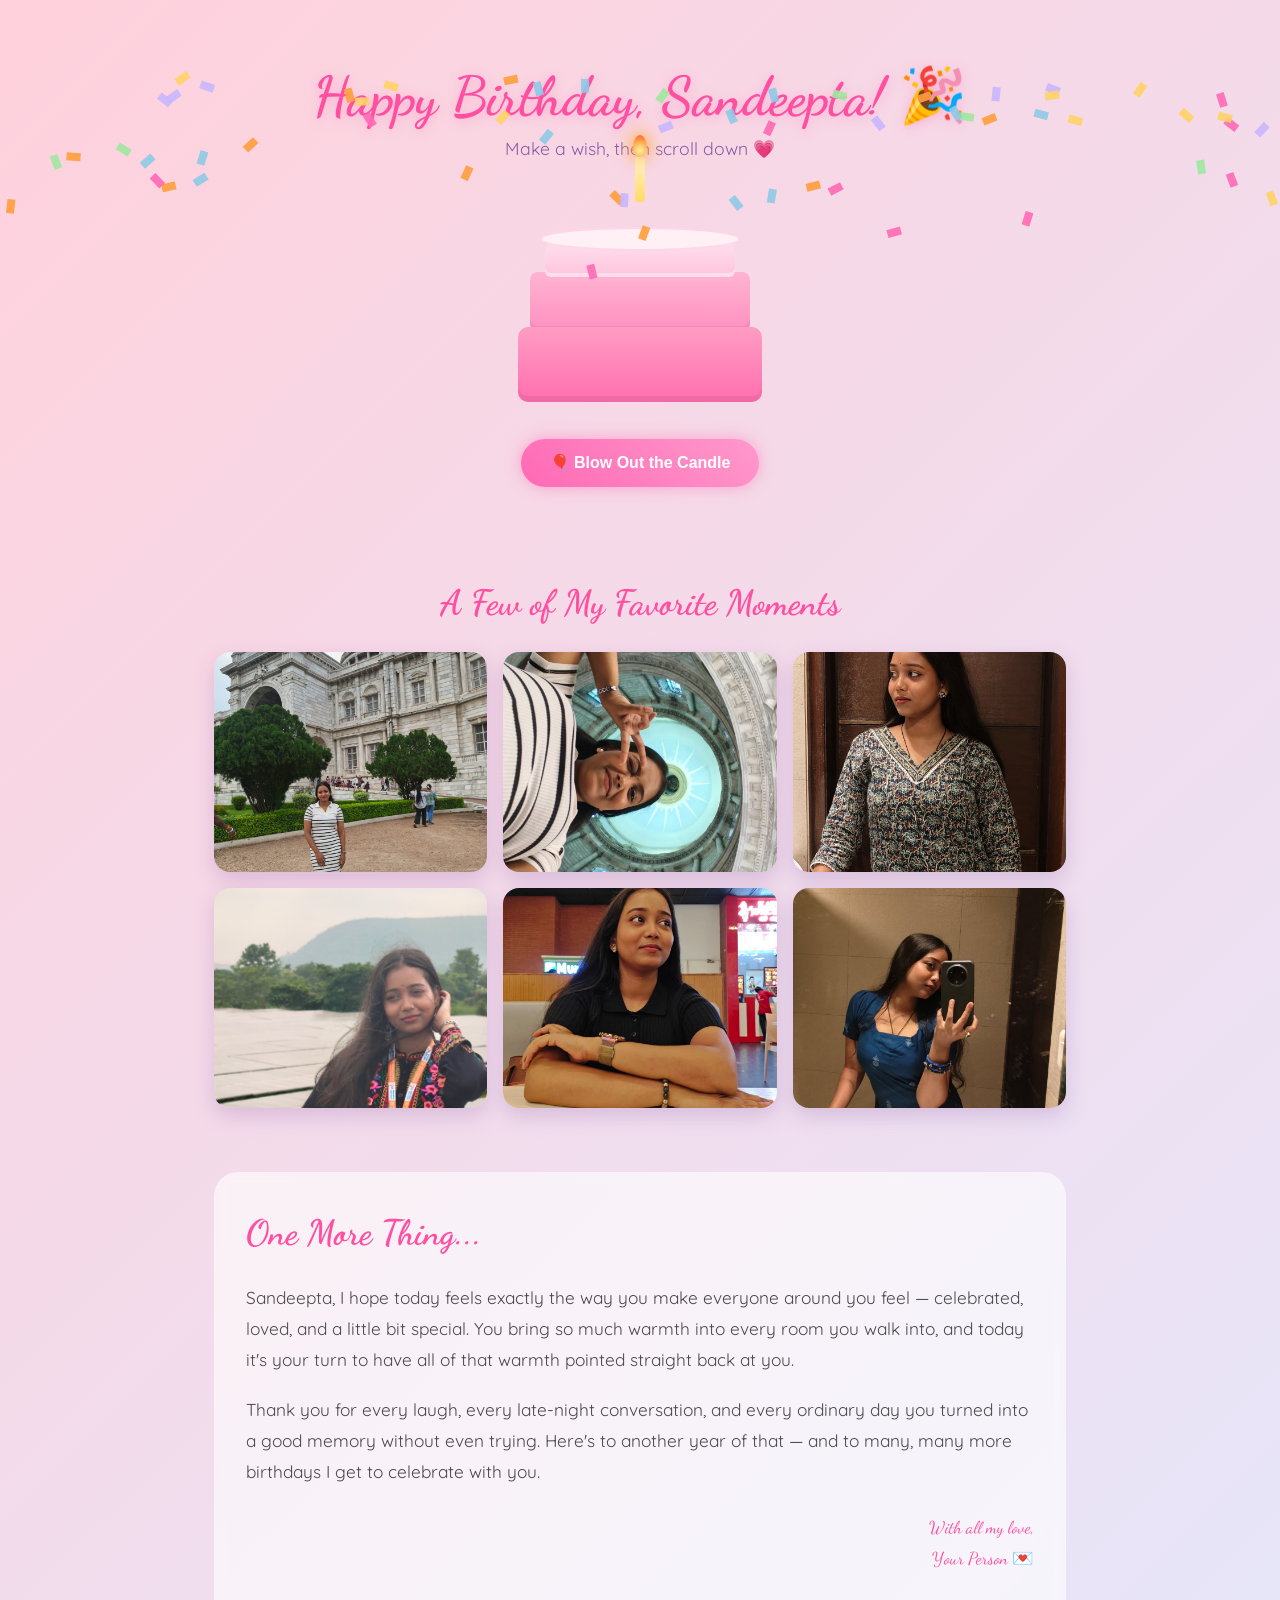
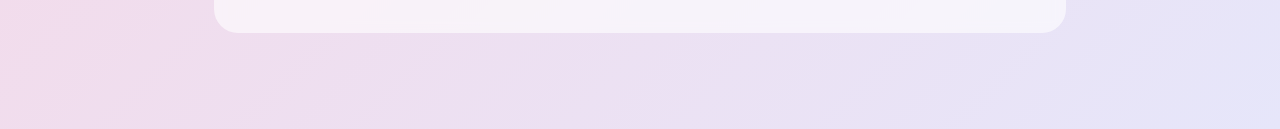
==== birthday.html @ 6fcefe36 "Happy birthday site for Sandeepta Landing page, reasons page, and final celebration page with cake, " ====
<!DOCTYPE html>
<html lang="en">
<head>
<meta charset="UTF-8">
<meta name="viewport" content="width=device-width, initial-scale=1.0">
<title>Happy Birthday Sandeepta 🎉</title>
<script src="https://cdnjs.cloudflare.com/ajax/libs/gsap/3.12.2/gsap.min.js"></script>
<link rel="stylesheet" href="birthday.css">
</head>
<body>
    <div class="balloons"></div>
    <div class="confetti-layer"></div>

    <div class="container">
        <h1>Happy Birthday, Sandeepta! 🎉</h1>
        <p class="sub">Make a wish, then scroll down 💗</p>

        <div class="cake-wrap">
            <div class="cake">
                <div class="candle">
                    <div class="flame"></div>
                </div>
                <div class="cake-top"></div>
                <div class="cake-icing"></div>
                <div class="cake-layer layer2"></div>
                <div class="cake-layer layer1"></div>
            </div>
            <button class="blow-button">🎈 Blow Out the Candle</button>
        </div>

        <div class="wish-text">Wish made. Here's hoping every single one comes true this year. 🤍</div>

        <section class="gallery">
            <h2>A Few of My Favorite Moments</h2>
            <div class="gallery-grid">
                <img src="images/photo1.jpg" alt="Memory together" loading="lazy">
                <img src="images/photo2.jpg" alt="Memory together" loading="lazy">
                <img src="images/photo3.jpg" alt="Memory together" loading="lazy">
                <img src="images/photo4.jpg" alt="Memory together" loading="lazy">
                <img src="images/photo5.jpg" alt="Memory together" loading="lazy">
                <img src="images/photo6.jpg" alt="Memory together" loading="lazy">
            </div>
        </section>

        <section class="letter">
            <h2>One More Thing...</h2>
            <p>
                Sandeepta, I hope today feels exactly the way you make everyone around you feel — celebrated,
                loved, and a little bit special. You bring so much warmth into every room you walk into, and
                today it's your turn to have all of that warmth pointed straight back at you.
            </p>
            <p>
                Thank you for every laugh, every late-night conversation, and every ordinary day you turned
                into a good memory without even trying. Here's to another year of that — and to many, many
                more birthdays I get to celebrate with you.
            </p>
            <p class="signature">With all my love,<br>Your Person 💌</p>
        </section>
    </div>

    <script src="birthday.js"></script>
</body>
</html>
---- birthday.css ----
@import url('https://fonts.googleapis.com/css2?family=Dancing+Script:wght@700&family=Quicksand:wght@400;500;600;700&display=swap');

* {
    margin: 0;
    padding: 0;
    box-sizing: border-box;
}

body {
    min-height: 100vh;
    background: linear-gradient(135deg, #ffd1dc 0%, #e6e6fa 25%, #ffefd5 50%, #e6e6fa 75%, #ffd1dc 100%);
    background-size: 400% 400%;
    animation: gradientFlow 18s ease infinite;
    font-family: 'Quicksand', sans-serif;
    color: #4a4a4a;
    overflow-x: hidden;
    position: relative;
}

@keyframes gradientFlow {
    0% { background-position: 0% 50%; }
    50% { background-position: 100% 50%; }
    100% { background-position: 0% 50%; }
}

.container {
    position: relative;
    z-index: 2;
    max-width: 900px;
    margin: 0 auto;
    padding: 4rem 1.5rem 6rem;
    text-align: center;
}

h1 {
    font-family: 'Dancing Script', cursive;
    font-size: 3.4rem;
    color: #ff4fa0;
    text-shadow: 0 2px 12px rgba(255, 105, 180, 0.35);
}

.sub {
    margin-top: 0.5rem;
    color: #8a5da8;
    font-size: 1.1rem;
    margin-bottom: 3rem;
}

/* ---------- Cake ---------- */
.cake-wrap {
    display: flex;
    flex-direction: column;
    align-items: center;
    gap: 2rem;
    margin-bottom: 1rem;
}

.cake {
    position: relative;
    width: 220px;
    height: 200px;
}

.candle {
    position: absolute;
    top: -50px;
    left: 50%;
    transform: translateX(-50%);
    width: 10px;
    height: 45px;
    background: linear-gradient(#fff5cc, #ffd966);
    border-radius: 3px;
    z-index: 5;
}

.flame {
    position: absolute;
    top: -22px;
    left: 50%;
    transform: translateX(-50%);
    width: 14px;
    height: 22px;
    background: radial-gradient(circle at 50% 70%, #fff3a0, #ff9d3c 60%, #ff5f3c);
    border-radius: 50% 50% 50% 50% / 60% 60% 40% 40%;
    box-shadow: 0 0 15px 4px rgba(255, 170, 60, 0.7);
    animation: flicker 0.4s ease-in-out infinite alternate;
    transform-origin: bottom center;
}

@keyframes flicker {
    0% { transform: translateX(-50%) scale(1) rotate(-2deg); }
    100% { transform: translateX(-50%) scale(1.08) rotate(3deg); }
}

.flame.out {
    animation: none;
    opacity: 0;
    transition: opacity 0.4s ease;
}

.smoke {
    position: absolute;
    top: -30px;
    left: 50%;
    width: 6px;
    height: 6px;
    background: rgba(180, 180, 180, 0.5);
    border-radius: 50%;
    pointer-events: none;
}

.cake-top {
    position: absolute;
    top: 20px;
    left: 10px;
    right: 10px;
    height: 24px;
    background: #fff0f5;
    border-radius: 50%;
    border: 2px solid #ffd6e8;
    z-index: 4;
}

.cake-icing {
    position: absolute;
    top: 30px;
    left: 15px;
    right: 15px;
    height: 40px;
    background: linear-gradient(#ffe3ef, #ffc4dd);
    border-radius: 16px 16px 6px 6px;
    z-index: 3;
    box-shadow: inset 0 -4px 0 rgba(255, 255, 255, 0.4);
}

.cake-layer {
    position: absolute;
    left: 0;
    right: 0;
    border-radius: 8px;
    box-shadow: inset 0 -6px 0 rgba(0, 0, 0, 0.06);
}

.layer2 {
    top: 65px;
    height: 60px;
    background: linear-gradient(#ffb4d1, #ff8fc0);
}

.layer1 {
    top: 120px;
    height: 75px;
    left: -12px;
    right: -12px;
    background: linear-gradient(#ff9dc4, #ff6fae);
    border-radius: 10px;
}

.blow-button {
    padding: 0.9rem 1.8rem;
    font-size: 1rem;
    font-weight: 600;
    background: linear-gradient(45deg, #ff69b4, #ff99cc);
    border: none;
    border-radius: 50px;
    color: white;
    cursor: pointer;
    box-shadow: 0 0 15px rgba(255, 105, 180, 0.5);
    transition: transform 0.3s, box-shadow 0.3s, opacity 0.3s;
}

.blow-button:hover {
    transform: scale(1.06);
    box-shadow: 0 0 25px rgba(255, 105, 180, 0.7);
}

.blow-button:disabled {
    opacity: 0.5;
    cursor: default;
    transform: none;
}

.wish-text {
    font-size: 1.15rem;
    color: #8a5da8;
    font-style: italic;
    opacity: 0;
    transform: translateY(10px);
    transition: opacity 0.6s ease, transform 0.6s ease;
    margin-bottom: 3.5rem;
}

.wish-text.show {
    opacity: 1;
    transform: translateY(0);
}

/* ---------- Gallery ---------- */
.gallery {
    margin-bottom: 4rem;
}

.gallery h2, .letter h2 {
    font-family: 'Dancing Script', cursive;
    font-size: 2.2rem;
    color: #ff4fa0;
    margin-bottom: 1.75rem;
}

.gallery-grid {
    display: grid;
    grid-template-columns: repeat(3, 1fr);
    gap: 1rem;
}

.gallery-grid img {
    width: 100%;
    height: 220px;
    object-fit: cover;
    border-radius: 16px;
    box-shadow: 0 8px 20px rgba(138, 93, 168, 0.25);
    transition: transform 0.35s ease, box-shadow 0.35s ease;
}

.gallery-grid img:hover {
    transform: scale(1.04) rotate(-1deg);
    box-shadow: 0 12px 28px rgba(255, 105, 180, 0.4);
}

/* ---------- Letter ---------- */
.letter {
    background: rgba(255, 255, 255, 0.6);
    backdrop-filter: blur(6px);
    border-radius: 24px;
    padding: 2.5rem 2rem;
    text-align: left;
}

.letter p {
    font-size: 1.08rem;
    line-height: 1.8;
    margin-bottom: 1.2rem;
}

.signature {
    font-family: 'Dancing Script', cursive;
    font-size: 1.6rem;
    color: #ff4fa0;
    text-align: right;
    margin-top: 1.5rem;
}

/* ---------- Balloons ---------- */
.balloons {
    position: fixed;
    inset: 0;
    pointer-events: none;
    z-index: 1;
    overflow: hidden;
}

.balloon {
    position: absolute;
    bottom: -120px;
    width: 46px;
    height: 58px;
    border-radius: 50% 50% 50% 50% / 60% 60% 40% 40%;
    opacity: 0.85;
    animation: rise linear infinite;
}

.balloon::after {
    content: '';
    position: absolute;
    bottom: -22px;
    left: 50%;
    width: 1px;
    height: 22px;
    background: rgba(0, 0, 0, 0.2);
}

@keyframes rise {
    0% { transform: translateY(0) translateX(0) rotate(-4deg); }
    50% { transform: translateY(-55vh) translateX(20px) rotate(4deg); }
    100% { transform: translateY(-115vh) translateX(-10px) rotate(-4deg); }
}

/* ---------- Confetti ---------- */
.confetti-layer {
    position: fixed;
    inset: 0;
    pointer-events: none;
    z-index: 3;
}

.confetti-piece {
    position: absolute;
    top: -20px;
    width: 8px;
    height: 14px;
    opacity: 0.9;
}

@media (max-width: 640px) {
    h1 { font-size: 2.3rem; }
    .gallery-grid { grid-template-columns: repeat(2, 1fr); }
    .gallery-grid img { height: 160px; }
    .letter { padding: 1.75rem 1.25rem; }
}
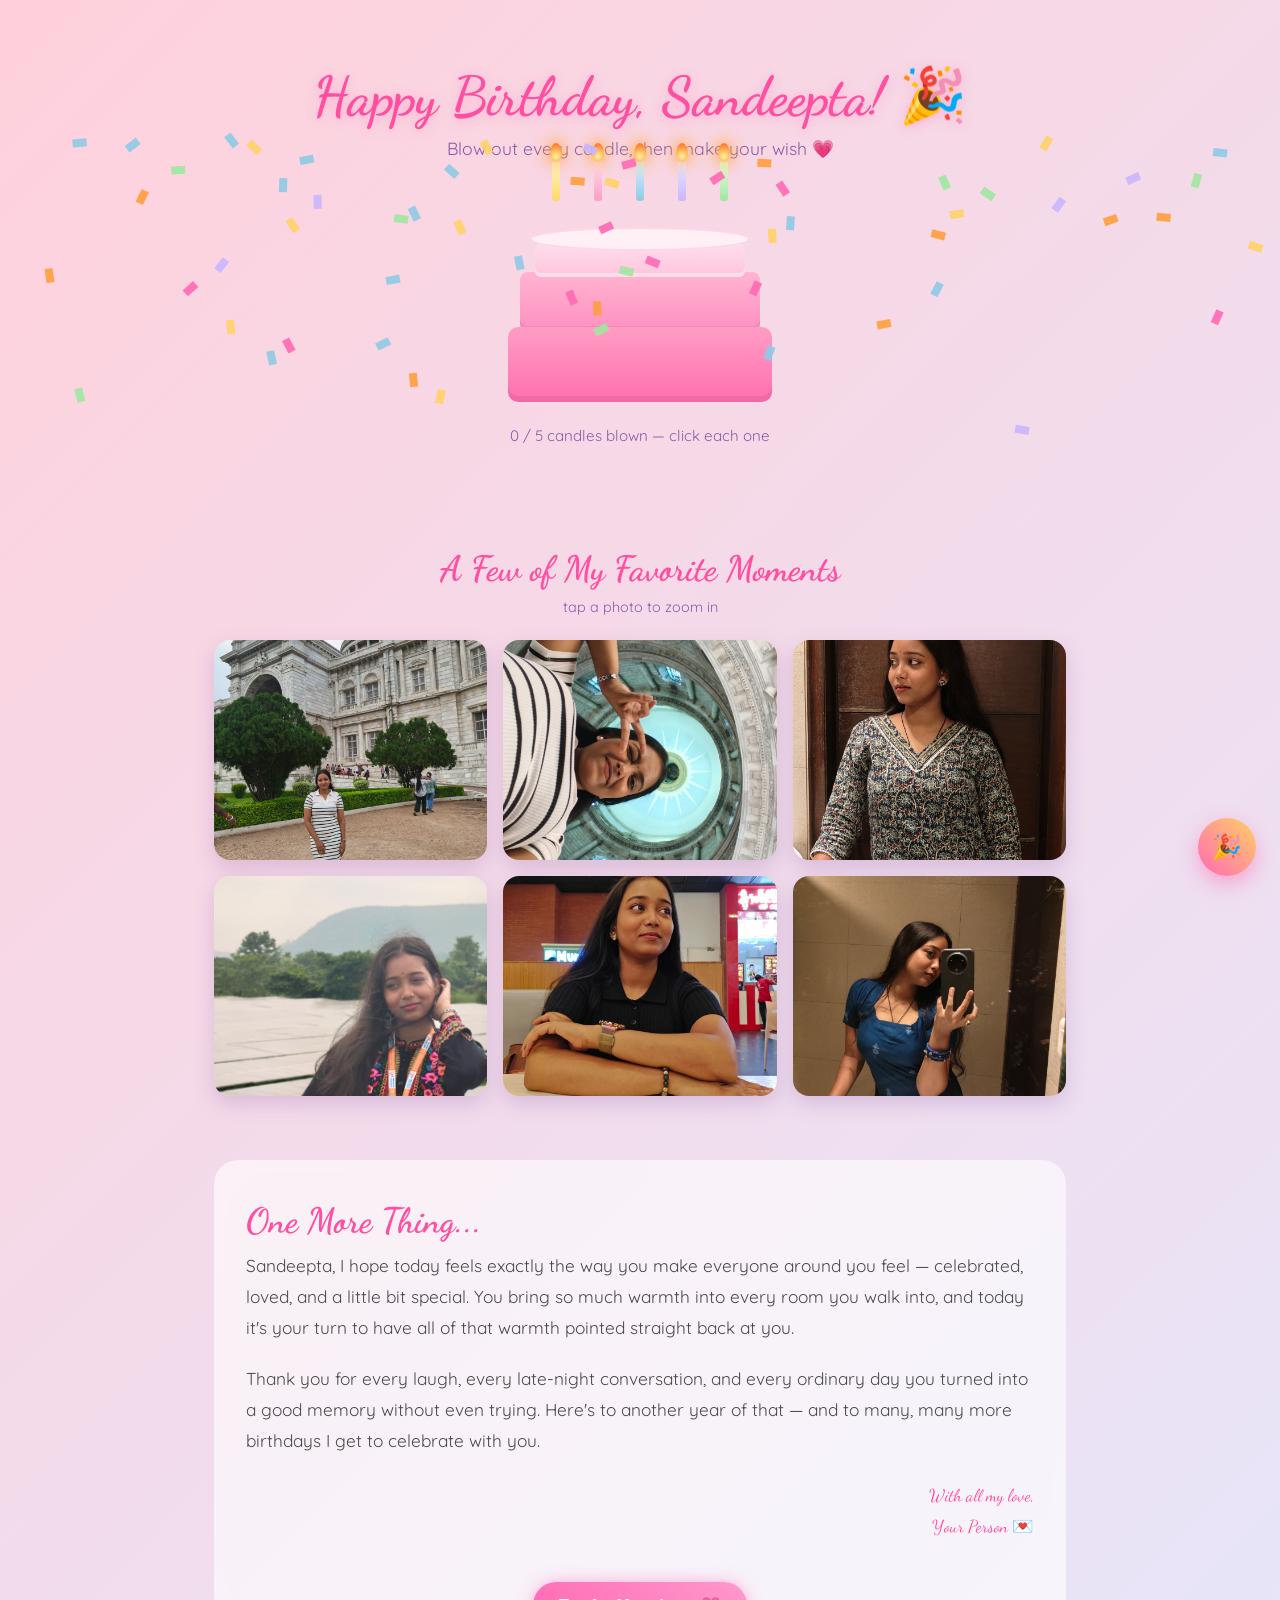
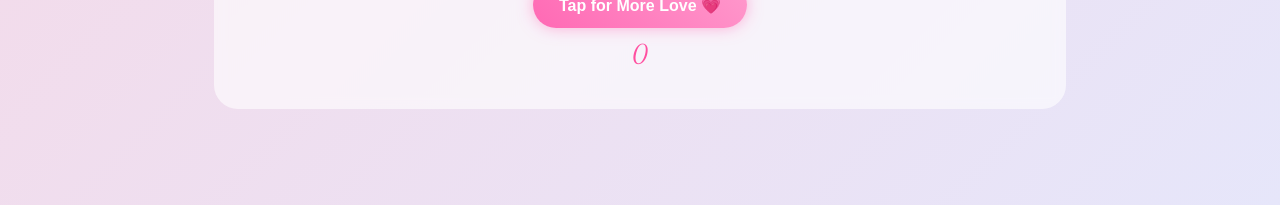
==== commit 3e9fa5aa: "Add playful interactions across all three pages Envelope-open intro, balloon-pop reason reveals, mul" ====
--- a/birthday.html
+++ b/birthday.html
@@ -9,40 +9,41 @@
 </head>
 <body>
     <div class="balloons"></div>
-    <div class="confetti-layer"></div>
+    <div class="confetti-layer" id="confettiLayer"></div>
+
+    <button class="confetti-cannon" id="confettiCannon" title="More confetti!">🎉</button>
 
     <div class="container">
         <h1>Happy Birthday, Sandeepta! 🎉</h1>
-        <p class="sub">Make a wish, then scroll down 💗</p>
+        <p class="sub">Blow out every candle, then make your wish 💗</p>
 
         <div class="cake-wrap">
             <div class="cake">
-                <div class="candle">
-                    <div class="flame"></div>
-                </div>
+                <div class="candles" id="candles"></div>
                 <div class="cake-top"></div>
                 <div class="cake-icing"></div>
                 <div class="cake-layer layer2"></div>
                 <div class="cake-layer layer1"></div>
             </div>
-            <button class="blow-button">🎈 Blow Out the Candle</button>
+            <div class="candle-progress"><span id="candleCount">0</span> / 5 candles blown — click each one</div>
         </div>
 
-        <div class="wish-text">Wish made. Here's hoping every single one comes true this year. 🤍</div>
+        <div class="wish-text" id="wishText">Wish made. Here's hoping every single one comes true this year. 🤍</div>
 
-        <section class="gallery">
+        <section class="gallery reveal">
             <h2>A Few of My Favorite Moments</h2>
-            <div class="gallery-grid">
-                <img src="images/photo1.jpg" alt="Memory together" loading="lazy">
-                <img src="images/photo2.jpg" alt="Memory together" loading="lazy">
-                <img src="images/photo3.jpg" alt="Memory together" loading="lazy">
-                <img src="images/photo4.jpg" alt="Memory together" loading="lazy">
-                <img src="images/photo5.jpg" alt="Memory together" loading="lazy">
-                <img src="images/photo6.jpg" alt="Memory together" loading="lazy">
+            <p class="gallery-hint">tap a photo to zoom in</p>
+            <div class="gallery-grid" id="galleryGrid">
+                <button class="gallery-item"><img src="images/photo1.jpg" alt="Memory together" loading="lazy"></button>
+                <button class="gallery-item"><img src="images/photo2.jpg" alt="Memory together" loading="lazy"></button>
+                <button class="gallery-item"><img src="images/photo3.jpg" alt="Memory together" loading="lazy"></button>
+                <button class="gallery-item"><img src="images/photo4.jpg" alt="Memory together" loading="lazy"></button>
+                <button class="gallery-item"><img src="images/photo5.jpg" alt="Memory together" loading="lazy"></button>
+                <button class="gallery-item"><img src="images/photo6.jpg" alt="Memory together" loading="lazy"></button>
             </div>
         </section>
 
-        <section class="letter">
+        <section class="letter reveal">
             <h2>One More Thing...</h2>
             <p>
                 Sandeepta, I hope today feels exactly the way you make everyone around you feel — celebrated,
@@ -55,7 +56,19 @@
                 more birthdays I get to celebrate with you.
             </p>
             <p class="signature">With all my love,<br>Your Person 💌</p>
+
+            <div class="love-meter">
+                <button class="love-tap" id="loveTap">Tap for More Love 💗</button>
+                <div class="love-count" id="loveCount">0</div>
+            </div>
         </section>
+    </div>
+
+    <div class="lightbox" id="lightbox">
+        <button class="lightbox-close" id="lightboxClose">✕</button>
+        <button class="lightbox-nav prev" id="lightboxPrev">‹</button>
+        <img id="lightboxImg" src="" alt="Memory together">
+        <button class="lightbox-nav next" id="lightboxNext">›</button>
     </div>
 
     <script src="birthday.js"></script>
--- a/birthday.css
+++ b/birthday.css
@@ -51,40 +51,50 @@
     display: flex;
     flex-direction: column;
     align-items: center;
-    gap: 2rem;
+    gap: 1.2rem;
     margin-bottom: 1rem;
 }
 
 .cake {
     position: relative;
-    width: 220px;
+    width: 240px;
     height: 200px;
 }
 
-.candle {
-    position: absolute;
-    top: -50px;
+.candles {
+    position: absolute;
+    top: -46px;
     left: 50%;
     transform: translateX(-50%);
-    width: 10px;
-    height: 45px;
-    background: linear-gradient(#fff5cc, #ffd966);
+    width: 220px;
+    height: 46px;
+}
+
+.candle {
+    position: absolute;
+    top: 0;
+    left: calc(50% + var(--offset, 0px));
+    transform: translateX(-50%);
+    width: 8px;
+    height: 40px;
+    background: linear-gradient(var(--candle-color, #fff5cc), var(--candle-color-2, #ffd966));
     border-radius: 3px;
+    cursor: pointer;
     z-index: 5;
 }
 
-.flame {
-    position: absolute;
-    top: -22px;
+.candle .flame {
+    position: absolute;
+    top: -18px;
     left: 50%;
     transform: translateX(-50%);
-    width: 14px;
-    height: 22px;
+    width: 12px;
+    height: 19px;
     background: radial-gradient(circle at 50% 70%, #fff3a0, #ff9d3c 60%, #ff5f3c);
     border-radius: 50% 50% 50% 50% / 60% 60% 40% 40%;
     box-shadow: 0 0 15px 4px rgba(255, 170, 60, 0.7);
     animation: flicker 0.4s ease-in-out infinite alternate;
-    transform-origin: bottom center;
+    pointer-events: none;
 }
 
 @keyframes flicker {
@@ -92,21 +102,18 @@
     100% { transform: translateX(-50%) scale(1.08) rotate(3deg); }
 }
 
-.flame.out {
+.candle.blown .flame {
     animation: none;
     opacity: 0;
-    transition: opacity 0.4s ease;
-}
-
-.smoke {
-    position: absolute;
-    top: -30px;
-    left: 50%;
-    width: 6px;
-    height: 6px;
-    background: rgba(180, 180, 180, 0.5);
-    border-radius: 50%;
-    pointer-events: none;
+    transition: opacity 0.3s ease;
+}
+
+.candle.blown {
+    filter: grayscale(0.4);
+}
+
+.candle:not(.blown):hover .flame {
+    transform: translateX(-50%) scale(1.2);
 }
 
 .cake-top {
@@ -156,8 +163,184 @@
     border-radius: 10px;
 }
 
-.blow-button {
-    padding: 0.9rem 1.8rem;
+.candle-progress {
+    color: #8a5da8;
+    font-size: 0.95rem;
+}
+
+.wish-text {
+    font-size: 1.15rem;
+    color: #8a5da8;
+    font-style: italic;
+    opacity: 0;
+    transform: translateY(10px);
+    transition: opacity 0.6s ease, transform 0.6s ease;
+    margin-bottom: 3.5rem;
+    margin-top: 1.5rem;
+}
+
+.wish-text.show {
+    opacity: 1;
+    transform: translateY(0);
+}
+
+/* ---------- Scroll reveal ---------- */
+.reveal {
+    opacity: 0;
+    transform: translateY(30px);
+    transition: opacity 0.8s ease, transform 0.8s ease;
+}
+
+.reveal.in-view {
+    opacity: 1;
+    transform: translateY(0);
+}
+
+/* ---------- Gallery ---------- */
+.gallery {
+    margin-bottom: 4rem;
+}
+
+.gallery h2, .letter h2 {
+    font-family: 'Dancing Script', cursive;
+    font-size: 2.2rem;
+    color: #ff4fa0;
+    margin-bottom: 0.5rem;
+}
+
+.gallery-hint {
+    color: #8a5da8;
+    font-size: 0.9rem;
+    margin-bottom: 1.5rem;
+}
+
+.gallery-grid {
+    display: grid;
+    grid-template-columns: repeat(3, 1fr);
+    gap: 1rem;
+    perspective: 1000px;
+}
+
+.gallery-item {
+    border: none;
+    background: none;
+    padding: 0;
+    cursor: pointer;
+    border-radius: 16px;
+    transition: transform 0.15s ease;
+    transform-style: preserve-3d;
+}
+
+.gallery-item img {
+    width: 100%;
+    height: 220px;
+    object-fit: cover;
+    border-radius: 16px;
+    box-shadow: 0 8px 20px rgba(138, 93, 168, 0.25);
+    display: block;
+    transition: box-shadow 0.35s ease;
+    pointer-events: none;
+}
+
+.gallery-item:hover img {
+    box-shadow: 0 16px 32px rgba(255, 105, 180, 0.45);
+}
+
+/* ---------- Lightbox ---------- */
+.lightbox {
+    position: fixed;
+    inset: 0;
+    background: rgba(30, 15, 30, 0.9);
+    z-index: 50;
+    display: none;
+    align-items: center;
+    justify-content: center;
+    padding: 2rem;
+}
+
+.lightbox.open {
+    display: flex;
+}
+
+.lightbox img {
+    max-width: min(90vw, 700px);
+    max-height: 82vh;
+    border-radius: 14px;
+    box-shadow: 0 20px 60px rgba(0, 0, 0, 0.5);
+}
+
+.lightbox-close, .lightbox-nav {
+    position: absolute;
+    background: rgba(255, 255, 255, 0.15);
+    border: none;
+    color: #fff;
+    border-radius: 50%;
+    width: 48px;
+    height: 48px;
+    font-size: 1.4rem;
+    cursor: pointer;
+    display: flex;
+    align-items: center;
+    justify-content: center;
+    transition: background 0.2s ease, transform 0.2s ease;
+}
+
+.lightbox-close:hover, .lightbox-nav:hover {
+    background: rgba(255, 255, 255, 0.3);
+    transform: scale(1.08);
+}
+
+.lightbox-close {
+    top: 1.5rem;
+    right: 1.5rem;
+}
+
+.lightbox-nav.prev {
+    left: 1.5rem;
+    top: 50%;
+    transform: translateY(-50%);
+}
+
+.lightbox-nav.next {
+    right: 1.5rem;
+    top: 50%;
+    transform: translateY(-50%);
+}
+
+/* ---------- Letter ---------- */
+.letter {
+    background: rgba(255, 255, 255, 0.6);
+    backdrop-filter: blur(6px);
+    border-radius: 24px;
+    padding: 2.5rem 2rem;
+    text-align: left;
+}
+
+.letter p {
+    font-size: 1.08rem;
+    line-height: 1.8;
+    margin-bottom: 1.2rem;
+}
+
+.signature {
+    font-family: 'Dancing Script', cursive;
+    font-size: 1.6rem;
+    color: #ff4fa0;
+    text-align: right;
+    margin-top: 1.5rem;
+}
+
+/* ---------- Love meter ---------- */
+.love-meter {
+    margin-top: 2.5rem;
+    display: flex;
+    flex-direction: column;
+    align-items: center;
+    gap: 0.6rem;
+}
+
+.love-tap {
+    padding: 0.85rem 1.6rem;
     font-size: 1rem;
     font-weight: 600;
     background: linear-gradient(45deg, #ff69b4, #ff99cc);
@@ -166,88 +349,56 @@
     color: white;
     cursor: pointer;
     box-shadow: 0 0 15px rgba(255, 105, 180, 0.5);
-    transition: transform 0.3s, box-shadow 0.3s, opacity 0.3s;
-}
-
-.blow-button:hover {
-    transform: scale(1.06);
+    transition: transform 0.15s ease, box-shadow 0.3s;
+    position: relative;
+}
+
+.love-tap:hover {
     box-shadow: 0 0 25px rgba(255, 105, 180, 0.7);
 }
 
-.blow-button:disabled {
-    opacity: 0.5;
-    cursor: default;
-    transform: none;
-}
-
-.wish-text {
-    font-size: 1.15rem;
-    color: #8a5da8;
-    font-style: italic;
-    opacity: 0;
-    transform: translateY(10px);
-    transition: opacity 0.6s ease, transform 0.6s ease;
-    margin-bottom: 3.5rem;
-}
-
-.wish-text.show {
-    opacity: 1;
-    transform: translateY(0);
-}
-
-/* ---------- Gallery ---------- */
-.gallery {
-    margin-bottom: 4rem;
-}
-
-.gallery h2, .letter h2 {
-    font-family: 'Dancing Script', cursive;
-    font-size: 2.2rem;
-    color: #ff4fa0;
-    margin-bottom: 1.75rem;
-}
-
-.gallery-grid {
-    display: grid;
-    grid-template-columns: repeat(3, 1fr);
-    gap: 1rem;
-}
-
-.gallery-grid img {
-    width: 100%;
-    height: 220px;
-    object-fit: cover;
-    border-radius: 16px;
-    box-shadow: 0 8px 20px rgba(138, 93, 168, 0.25);
-    transition: transform 0.35s ease, box-shadow 0.35s ease;
-}
-
-.gallery-grid img:hover {
-    transform: scale(1.04) rotate(-1deg);
-    box-shadow: 0 12px 28px rgba(255, 105, 180, 0.4);
-}
-
-/* ---------- Letter ---------- */
-.letter {
-    background: rgba(255, 255, 255, 0.6);
-    backdrop-filter: blur(6px);
-    border-radius: 24px;
-    padding: 2.5rem 2rem;
-    text-align: left;
-}
-
-.letter p {
-    font-size: 1.08rem;
-    line-height: 1.8;
-    margin-bottom: 1.2rem;
-}
-
-.signature {
+.love-tap:active {
+    transform: scale(0.94);
+}
+
+.love-count {
     font-family: 'Dancing Script', cursive;
     font-size: 1.6rem;
     color: #ff4fa0;
-    text-align: right;
-    margin-top: 1.5rem;
+}
+
+.love-pop {
+    position: fixed;
+    pointer-events: none;
+    font-size: 1.2rem;
+    z-index: 60;
+}
+
+/* ---------- Confetti cannon ---------- */
+.confetti-cannon {
+    position: fixed;
+    bottom: 1.5rem;
+    right: 1.5rem;
+    width: 58px;
+    height: 58px;
+    border-radius: 50%;
+    border: none;
+    background: linear-gradient(45deg, #ff69b4, #ffd166);
+    font-size: 1.5rem;
+    cursor: pointer;
+    box-shadow: 0 8px 20px rgba(255, 105, 180, 0.5);
+    z-index: 40;
+    animation: cannonPulse 2.4s ease-in-out infinite;
+    transition: transform 0.2s ease;
+}
+
+.confetti-cannon:hover {
+    transform: scale(1.1);
+}
+
+@keyframes cannonPulse {
+    0%, 100% { transform: scale(1); }
+    50% { transform: scale(1.08); }
 }
 
 /* ---------- Balloons ---------- */
@@ -304,6 +455,7 @@
 @media (max-width: 640px) {
     h1 { font-size: 2.3rem; }
     .gallery-grid { grid-template-columns: repeat(2, 1fr); }
-    .gallery-grid img { height: 160px; }
+    .gallery-item img { height: 160px; }
     .letter { padding: 1.75rem 1.25rem; }
-}
+    .lightbox-nav { width: 40px; height: 40px; font-size: 1.1rem; }
+}
